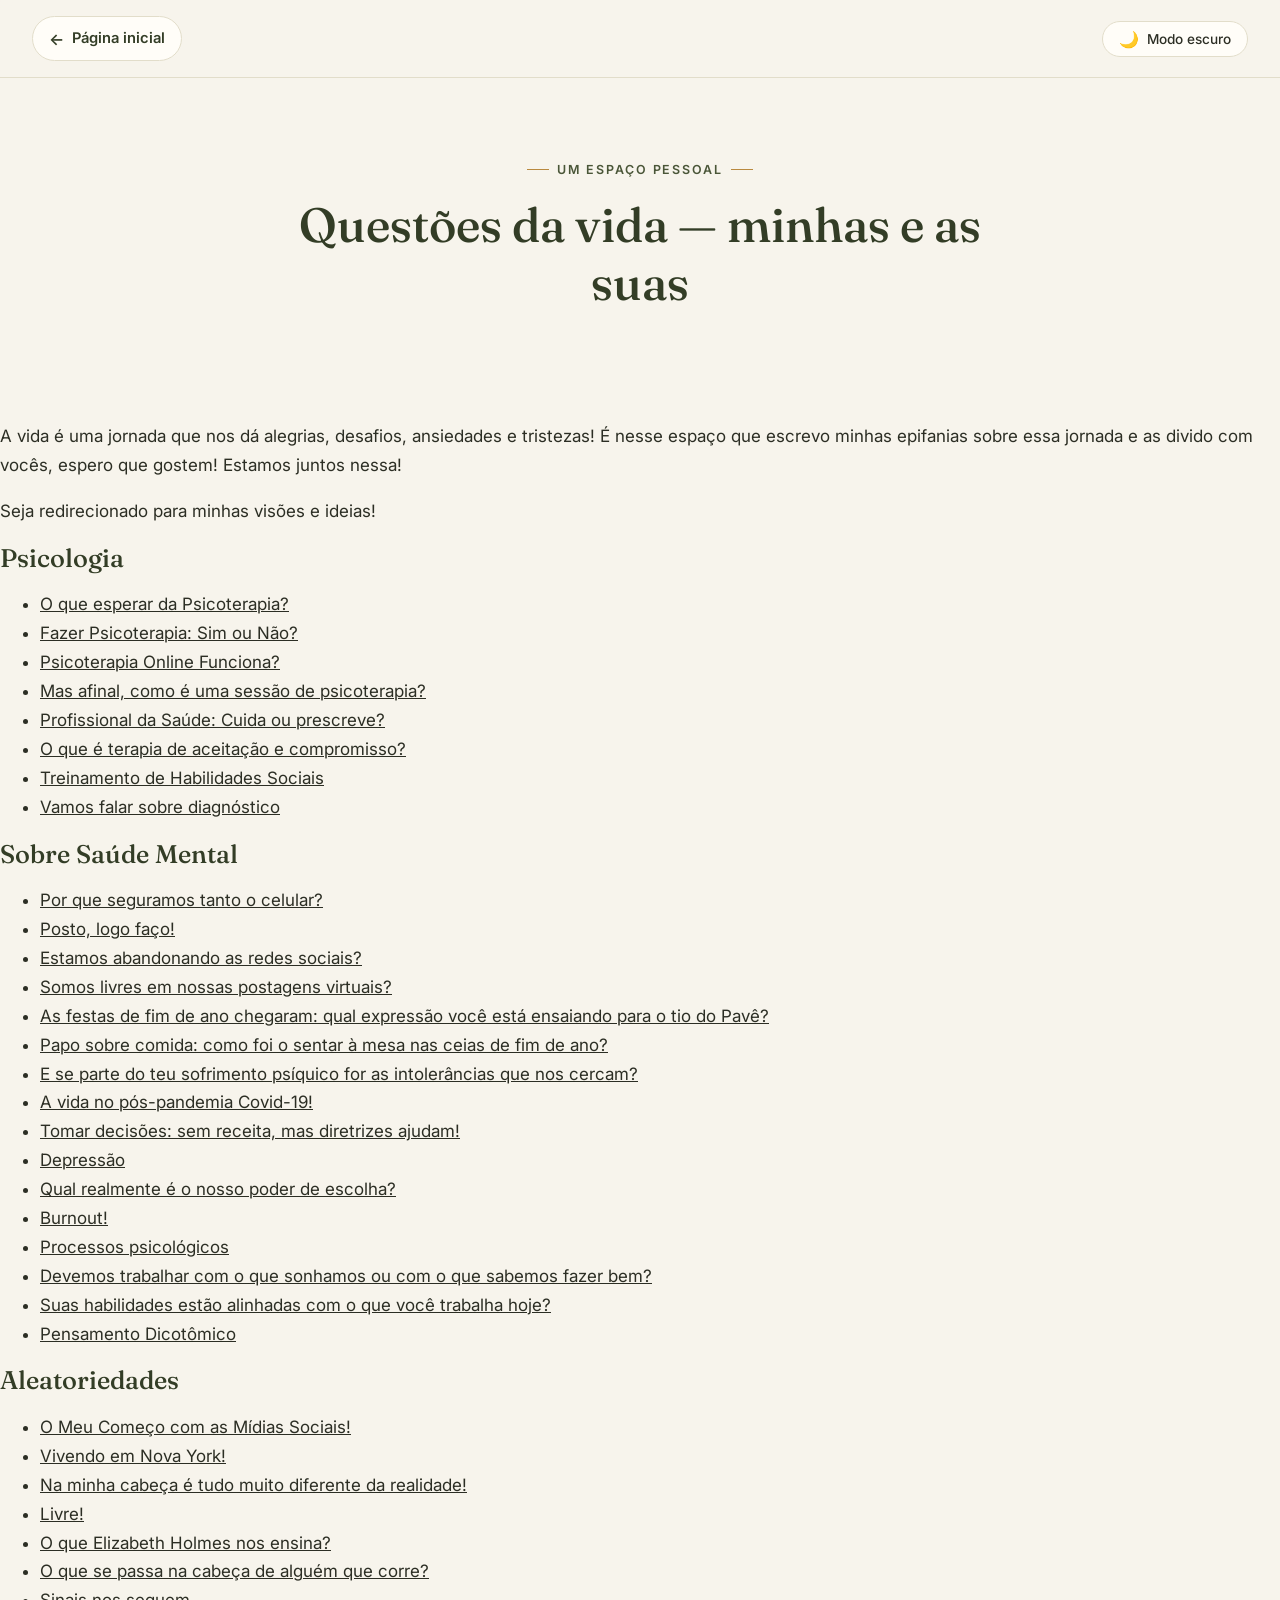
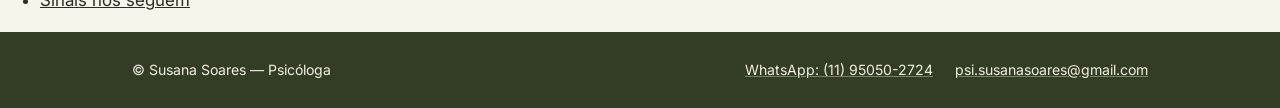
==== UmEspacoParaDividirAsQuestoesDaVidaMinhasEasSuas.html @ e7ad9298 "feat:  adiciona dark mode, páginas de psicoterapia e melhorias responsivas" ====
<!doctype html>
<html lang="pt-BR">
<head>
<meta charset="UTF-8" />
<meta name="viewport" content="width=device-width, initial-scale=1.0" />
<title>Um espaço para dividir as questões da vida — Susana Soares</title>
<meta name="description" content="Textos sobre psicologia, saúde mental e a vida, escritos por Susana Soares." />
<link rel="preconnect" href="https://fonts.googleapis.com">
<link rel="preconnect" href="https://fonts.gstatic.com" crossorigin>
<link href="https://fonts.googleapis.com/css2?family=Fraunces:ital,opsz,wght@0,9..144,400;0,9..144,500;0,9..144,600;1,9..144,500&family=Inter:wght@400;500;600&display=swap" rel="stylesheet">
<link id="theme-stylesheet" rel="stylesheet" href="css/StylePsicoterapia.css">
</head>
<body>

<div class="top-actions">
  <div class="top-actions-left">
    <a class="btn-home" href="sobre-susana-soares.html" aria-label="Voltar para a página inicial">
      <span class="ico" aria-hidden="true">←</span> <span>Página inicial</span>
    </a>
  </div>
  <button id="theme-toggle" type="button" aria-pressed="false" aria-label="Alternar para modo escuro">
    <span class="icon" aria-hidden="true">🌙</span>
    <span class="label">Modo escuro</span>
  </button>
</div>

<main>

  <header class="page-header wrap">
    <span class="eyebrow">Um espaço pessoal</span>
    <h1>Questões da vida — minhas e as suas</h1>
  </header>

  <figure class="intro-figure">
    <img src="https://psisusanasoares.com/wp-content/uploads/2020/09/tomada-de-decisao.jpeg?w=640" alt="" />
  </figure>

  <p class="intro-text">A vida é uma jornada que nos dá alegrias, desafios, ansiedades e tristezas! É nesse espaço que escrevo minhas epifanias sobre essa jornada e as divido com vocês, espero que gostem! Estamos juntos nessa!</p>

  <div class="banner">
    <p>Seja redirecionado para minhas visões e ideias!</p>
  </div>

  <section class="link-index">

    <div class="link-card">
      <h2>Psicologia</h2>
      <ul>
        <li><a href="https://psisusanasoares.com/o-que-esperar-da-psicoterapia/" target="_blank" rel="noreferrer noopener">O que esperar da Psicoterapia?</a></li>
        <li><a href="fazerPsicoterapiaSimOuNao.html">Fazer Psicoterapia: Sim ou Não?</a></li>
        <li><a href="PsicoterapiaOnlineFunciona.html">Psicoterapia Online Funciona?</a></li>
        <li><a href="https://psisusanasoares.com/mas-afinal-como-e-uma-sessao-de-psicoterapia/" target="_blank" rel="noreferrer noopener">Mas afinal, como é uma sessão de psicoterapia?</a></li>
        <li><a href="https://psisusanasoares.com/profissional-da-saude-cuida-ou-prescreve/" target="_blank" rel="noreferrer noopener">Profissional da Saúde: Cuida ou prescreve?</a></li>
        <li><a href="https://psisusanasoares.com/o-que-e-a-terapia-de-aceitacao-e-compromisso/" target="_blank" rel="noreferrer noopener">O que é terapia de aceitação e compromisso?</a></li>
        <li><a href="https://psisusanasoares.com/treinamento-de-habilidades-sociais/" target="_blank" rel="noreferrer noopener">Treinamento de Habilidades Sociais</a></li>
        <li><a href="https://psisusanasoares.com/vamos-fala-sobre-diagnostico/" target="_blank" rel="noreferrer noopener">Vamos falar sobre diagnóstico</a></li>
      </ul>
    </div>

    <div class="link-card is-wide">
      <h2>Sobre Saúde Mental</h2>
      <ul>
        <li><a href="https://psisusanasoares.com/por-que-seguramos-tanto-o-celular/" target="_blank" rel="noreferrer noopener">Por que seguramos tanto o celular?</a></li>
        <li><a href="https://psisusanasoares.com/posto-logo-faco/" target="_blank" rel="noreferrer noopener">Posto, logo faço!</a></li>
        <li><a href="https://psisusanasoares.com/estamos-abandonando-as-redes-sociais/" target="_blank" rel="noreferrer noopener">Estamos abandonando as redes sociais?</a></li>
        <li><a href="https://psisusanasoares.com/somos-livres-em-nossas-postagens-virtuais/" target="_blank" rel="noreferrer noopener">Somos livres em nossas postagens virtuais?</a></li>
        <li><a href="https://psisusanasoares.com/as-festas-de-fim-de-ano-chegaram-e-qual-expressao-voce-esta-ensaiando-para-o-tio-do-pave/" target="_blank" rel="noreferrer noopener">As festas de fim de ano chegaram: qual expressão você está ensaiando para o tio do Pavê?</a></li>
        <li><a href="https://psisusanasoares.com/papo-sobre-comida-como-foi-o-sentar-a-mesa-nas-ceias-de-fim-do-ano/" target="_blank" rel="noreferrer noopener">Papo sobre comida: como foi o sentar à mesa nas ceias de fim de ano?</a></li>
        <li><a href="https://psisusanasoares.com/e-se-parte-do-teu-sofrimento-psiquico-for-as-intolerancias-que-nos-cercam/" target="_blank" rel="noreferrer noopener">E se parte do teu sofrimento psíquico for as intolerâncias que nos cercam?</a></li>
        <li><a href="https://psisusanasoares.com/a-vida-no-pos-pandemia-covid-19/" target="_blank" rel="noreferrer noopener">A vida no pós-pandemia Covid-19!</a></li>
        <li><a href="https://psisusanasoares.com/tomar-decisoes-o-comportamento-que-nao-tem-receita-mas-diretrizes-ajudam/" target="_blank" rel="noreferrer noopener">Tomar decisões: sem receita, mas diretrizes ajudam!</a></li>
        <li><a href="https://psisusanasoares.com/por-que-nao-podemos-parar-de-falar-sobre-a-depressao/" target="_blank" rel="noreferrer noopener">Depressão</a></li>
        <li><a href="https://psisusanasoares.com/qual-realmente-e-o-nosso-poder-de-escolha/" target="_blank" rel="noreferrer noopener">Qual realmente é o nosso poder de escolha?</a></li>
        <li><a href="https://psisusanasoares.com/burnout/" target="_blank" rel="noreferrer noopener">Burnout!</a></li>
        <li><a href="https://psisusanasoares.com/2023/12/01/processos-psicologicos/" target="_blank" rel="noreferrer noopener">Processos psicológicos</a></li>
        <li><a href="https://psisusanasoares.com/2024/01/17/devemos-trabalhar-com-o-que-sonhamos-ou-com-o-que-sabemos-fazer-bem/" target="_blank" rel="noreferrer noopener">Devemos trabalhar com o que sonhamos ou com o que sabemos fazer bem?</a></li>
        <li><a href="https://psisusanasoares.com/2024/01/17/suas-habilidades-profissionais-estao-alinhadas-com-o-que-voce-trabalha-no-momento/" target="_blank" rel="noreferrer noopener">Suas habilidades estão alinhadas com o que você trabalha hoje?</a></li>
        <li><a href="https://psisusanasoares.com/2024/01/17/pensamento-dicotomico/" target="_blank" rel="noreferrer noopener">Pensamento Dicotômico</a></li>
      </ul>
    </div>

    <div class="link-card">
      <h2>Aleatoriedades</h2>
      <ul>
        <li><a href="https://psisusanasoares.com/o-meu-comeco-com-as-midias-sociais/" target="_blank" rel="noreferrer noopener">O Meu Começo com as Mídias Sociais!</a></li>
        <li><a href="https://psisusanasoares.com/vivendo-em-nova-york/" target="_blank" rel="noreferrer noopener">Vivendo em Nova York!</a></li>
        <li><a href="https://psisusanasoares.com/na-minha-cabeca-e-tudo-e-muito-diferente-da-realidade/" target="_blank" rel="noreferrer noopener">Na minha cabeça é tudo muito diferente da realidade!</a></li>
        <li><a href="https://psisusanasoares.com/livre/" target="_blank" rel="noreferrer noopener">Livre!</a></li>
        <li><a href="https://psisusanasoares.com/o-que-elizabeth-holmes-nos-ensina/" target="_blank" rel="noreferrer noopener">O que Elizabeth Holmes nos ensina?</a></li>
        <li><a href="https://psisusanasoares.com/o-que-se-passa-na-cabeca-de-alguem-que-corre/" target="_blank" rel="noreferrer noopener">O que se passa na cabeça de alguém que corre?</a></li>
        <li><a href="https://psisusanasoares.com/sinais-nos-seguem/" target="_blank" rel="noreferrer noopener">Sinais nos seguem</a></li>
      </ul>
    </div>

  </section>

</main>

<footer class="site">
  <div class="wrap footer-inner">
    <span>© Susana Soares — Psicóloga</span>
    <div class="footer-links">
      <a href="https://api.whatsapp.com/send?phone=5511950502724" target="_blank" rel="noreferrer noopener">WhatsApp: (11) 95050-2724</a>
      <a href="mailto:psi.susanasoares@gmail.com">psi.susanasoares@gmail.com</a>
    </div>
  </div>
</footer>

<script>
  (function () {
    var LIGHT_HREF = 'css/StylePsicoterapia.css';
    var DARK_HREF  = 'css/DarkStylePsicoterapia.css';

    var link   = document.getElementById('theme-stylesheet');
    var button = document.getElementById('theme-toggle');
    var label  = button.querySelector('.label');
    var icon   = button.querySelector('.icon');

    function setTheme(isDark) {
      link.setAttribute('href', isDark ? DARK_HREF : LIGHT_HREF);
      document.documentElement.setAttribute('data-theme', isDark ? 'dark' : 'light');
      button.setAttribute('aria-pressed', String(isDark));
      button.setAttribute('aria-label', isDark ? 'Alternar para modo claro' : 'Alternar para modo escuro');
      label.textContent = isDark ? 'Modo claro' : 'Modo escuro';
      icon.textContent = isDark ? '☀️' : '🌙';
    }

    button.addEventListener('click', function () {
      var isDark = document.documentElement.getAttribute('data-theme') === 'dark';
      setTheme(!isDark);
    });

    setTheme(false);
  })();
</script>

</body>
</html>
---- css/StylePsicoterapia.css ----
/* ============================================
   StylePsicoterapia.css — modo claro
   ============================================ */

:root{
  --cream:      #f7f4ec;
  --paper:      #fffdf8;
  --ink:        #2c2e24;
  --ink-soft:   #565947;
  --sage:       #7c8a5a;
  --sage-deep:  #4a5638;
  --sage-dark:  #333d26;
  --ochre:      #b9893f;
  --line:       #e2ddca;
}

*{box-sizing:border-box;}
html{scroll-behavior:smooth;}
body{
  margin:0;
  background:var(--cream);
  color:var(--ink);
  font-family:'Inter',-apple-system,BlinkMacSystemFont,sans-serif;
  font-size:17px;
  line-height:1.7;
  -webkit-font-smoothing:antialiased;
}
h1,h2,.display{
  font-family:'Fraunces',Georgia,serif;
  font-weight:500;
  color:var(--sage-dark);
  line-height:1.2;
  margin:0;
}
a{color:inherit;}
.wrap{max-width:1080px;margin:0 auto;padding:0 32px;}

/* ---------- Ações do topo ---------- */
.top-actions{
  position:sticky; top:0; z-index:50;
  display:flex; align-items:center; justify-content:space-between;
  padding:16px 32px;
  background:rgba(247,244,236,.92);
  backdrop-filter:blur(6px);
  border-bottom:1px solid var(--line);
}
.btn-home{
  display:inline-flex; align-items:center; gap:8px;
  text-decoration:none; color:var(--sage-dark);
  font-size:.92rem; font-weight:600;
  padding:9px 16px; border-radius:999px;
  border:1px solid var(--line);
  background:var(--paper);
  transition:background .2s ease, border-color .2s ease;
}
.btn-home:hover{background:var(--sage-deep); color:#fff; border-color:var(--sage-deep);}
.btn-home .ico{font-size:1rem; line-height:1;}

#theme-toggle{
  display:inline-flex; align-items:center; gap:8px;
  padding:9px 16px; border-radius:999px;
  border:1px solid var(--line);
  background:var(--paper); color:var(--ink);
  font-family:'Inter',sans-serif; font-size:.85rem; font-weight:500;
  cursor:pointer; transition:background .2s ease, color .2s ease;
}
#theme-toggle:hover{background:#fff;}
#theme-toggle .icon{font-size:1rem; line-height:1;}

@media (max-width:600px){
  .top-actions{padding:14px 18px;}
  .btn-home span:not(.ico){display:none;}
}

.top-actions-left{display:flex; align-items:center; gap:10px;}

/* ---------- Artigo de leitura longa ---------- */
.article{
  max-width:720px; margin:0 auto; padding:8px 32px 100px;
}
.article-box{
  background:var(--paper);
  border:1px solid var(--line);
  border-radius:10px;
  padding:44px 48px;
  box-shadow:0 22px 48px -28px rgba(51,61,38,.28);
}
.article h2{
  font-size:1.4rem; margin:44px 0 16px; color:var(--sage-dark);
}
.article h2:first-of-type{margin-top:0;}
.article p{
  color:var(--ink-soft); margin:0 0 20px; font-size:1.02rem;
  text-align:justify;
  text-justify:inter-word;
  hyphens:auto;
}
.article p strong{color:var(--ink);}
@media (max-width:640px){
  .article-box{padding:30px 26px;}
  .article p{text-align:left;}
}

/* ---------- Cabeçalho da página ---------- */
.page-header{padding:72px 0 48px; text-align:center;}
.eyebrow{
  display:inline-flex; align-items:center; gap:8px;
  font-size:.78rem; letter-spacing:.14em; text-transform:uppercase;
  color:var(--sage-deep); font-weight:600; margin-bottom:16px;
  justify-content:center;
}
.eyebrow::before,.eyebrow::after{content:"";width:22px;height:1px;background:var(--ochre);}
.page-header h1{font-size:clamp(2.1rem,4vw,3rem); max-width:22ch; margin:0 auto;}
.quote{
  font-family:'Fraunces',serif; font-style:italic; font-weight:500;
  font-size:clamp(1.15rem,2vw,1.4rem); color:var(--sage-deep);
  max-width:38ch; margin:26px auto 0; line-height:1.5;
}
.quote cite{display:block; font-style:normal; font-size:.8rem; color:var(--ink-soft); margin-top:10px;}
.hint{
  margin:22px auto 0; font-size:.86rem; color:var(--ink-soft);
  font-style:italic;
}

/* ---------- Cards expansíveis ---------- */
.cards-grid{
  display:grid; grid-template-columns:repeat(2,1fr); gap:24px;
  padding:20px 32px 90px;
  align-items:start;
}
@media (max-width:820px){ .cards-grid{grid-template-columns:1fr;} }

.expand-card{
  background:var(--paper);
  border:1px solid var(--line);
  border-radius:8px;
  padding:30px 30px 26px;
  cursor:pointer;
  outline:none;
  transition:box-shadow .3s ease, border-color .3s ease, transform .3s ease;
}
.expand-card:hover,
.expand-card:focus-visible{
  box-shadow:0 22px 40px -20px rgba(51,61,38,.28);
  border-color:var(--sage);
  transform:translateY(-2px);
}

.card-face h2{font-size:1.35rem; margin:8px 0 10px;}
.card-face .eyebrow{margin-bottom:10px;}
.teaser{color:var(--ink-soft); font-size:.96rem; margin:0;}

.card-hidden{
  max-height:0;
  opacity:0;
  overflow:hidden;
  transition:max-height .45s ease, opacity .35s ease .05s, margin-top .45s ease;
  margin-top:0;
}
.expand-card:hover .card-hidden,
.expand-card:focus-visible .card-hidden,
.expand-card.is-open .card-hidden{
  max-height:900px;
  opacity:1;
  margin-top:18px;
}
.card-hidden p{color:var(--ink-soft); margin:0 0 14px; font-size:.96rem;}
.card-hidden p:last-of-type{margin-bottom:16px;}
.card-hidden a{
  color:var(--sage-deep);
  text-decoration:underline;
  text-decoration-color:var(--line);
}
.card-hidden a:hover{text-decoration-color:var(--sage-deep);}

.read-more{
  display:inline-flex; align-items:center; gap:6px;
  font-size:.92rem; font-weight:600; color:var(--sage-deep) !important;
  text-decoration:none !important;
  border-bottom:1px solid var(--ochre); padding-bottom:2px;
}
.read-more:hover{color:var(--ochre) !important;}

/* ---------- Rodapé ---------- */
footer.site{
  background:var(--sage-dark); color:#f1efe4;
  padding:26px 0;
}
.footer-inner{
  display:flex; justify-content:space-between; flex-wrap:wrap; gap:10px;
  font-size:.88rem;
}
.footer-inner a{color:#f1efe4; text-decoration:underline; text-decoration-color:rgba(255,255,255,.35);}
.footer-inner a:hover{text-decoration-color:#f1efe4;}
.footer-links{display:flex; gap:22px; flex-wrap:wrap;}
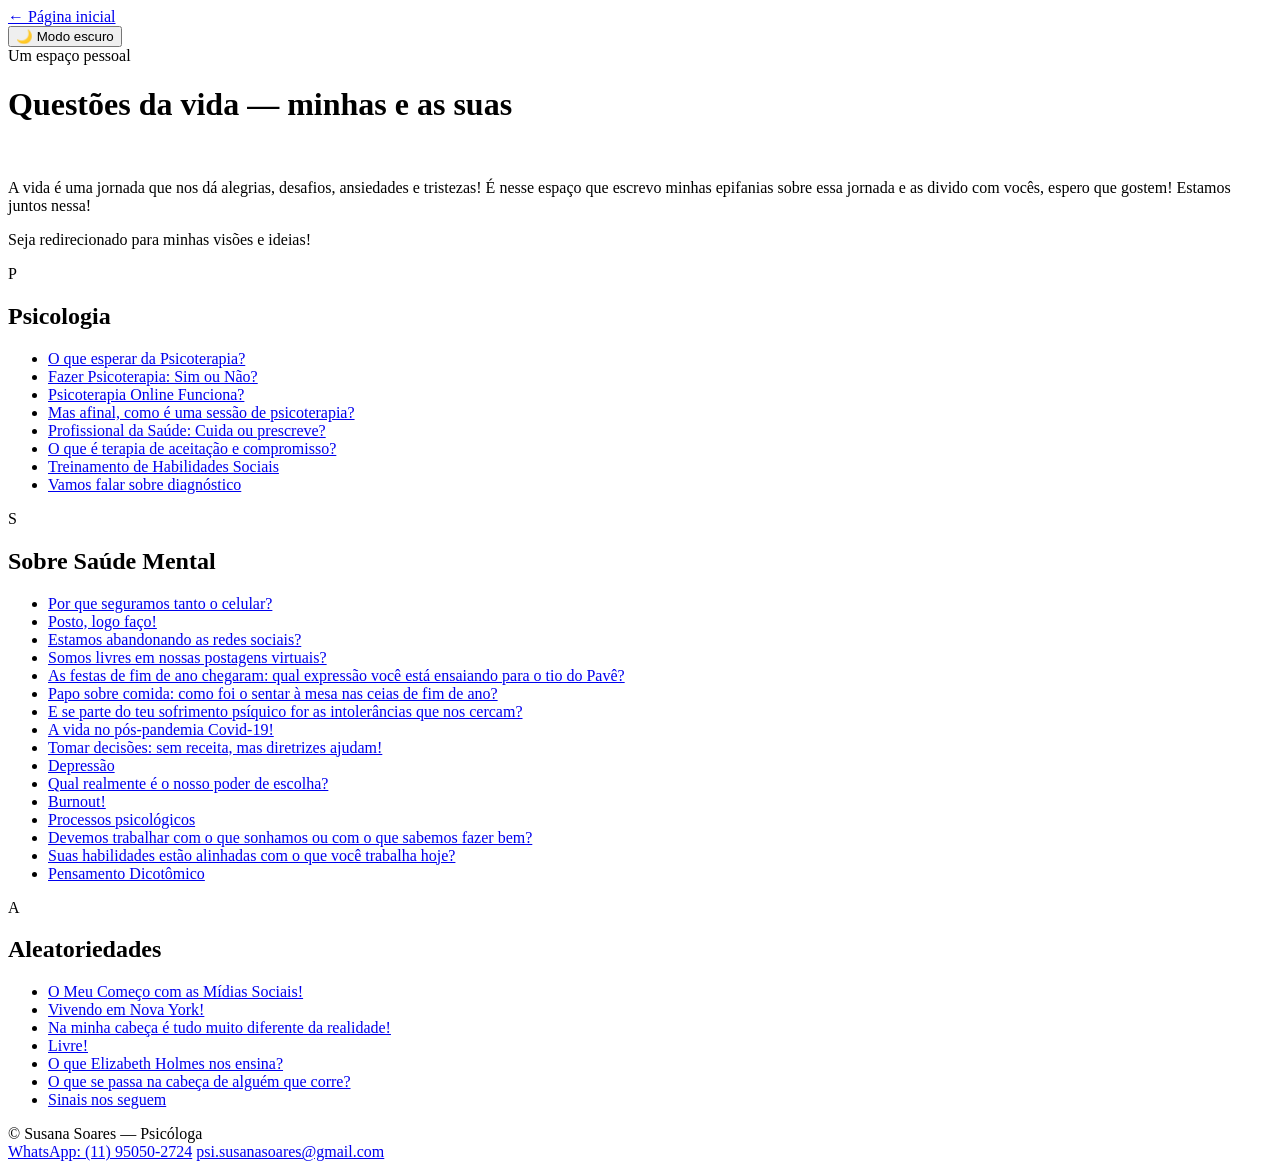
==== commit 38073c19: "Um Espaço para vida" ====
--- a/UmEspacoParaDividirAsQuestoesDaVidaMinhasEasSuas.html
+++ b/UmEspacoParaDividirAsQuestoesDaVidaMinhasEasSuas.html
@@ -8,7 +8,7 @@
 <link rel="preconnect" href="https://fonts.googleapis.com">
 <link rel="preconnect" href="https://fonts.gstatic.com" crossorigin>
 <link href="https://fonts.googleapis.com/css2?family=Fraunces:ital,opsz,wght@0,9..144,400;0,9..144,500;0,9..144,600;1,9..144,500&family=Inter:wght@400;500;600&display=swap" rel="stylesheet">
-<link id="theme-stylesheet" rel="stylesheet" href="css/StylePsicoterapia.css">
+<link rel="stylesheet" href="css/StyleEspacoVida.css">
 </head>
 <body>
 
@@ -44,6 +44,7 @@
   <section class="link-index">
 
     <div class="link-card">
+      <span class="card-icon" aria-hidden="true">P</span>
       <h2>Psicologia</h2>
       <ul>
         <li><a href="https://psisusanasoares.com/o-que-esperar-da-psicoterapia/" target="_blank" rel="noreferrer noopener">O que esperar da Psicoterapia?</a></li>
@@ -58,6 +59,7 @@
     </div>
 
     <div class="link-card is-wide">
+      <span class="card-icon" aria-hidden="true">S</span>
       <h2>Sobre Saúde Mental</h2>
       <ul>
         <li><a href="https://psisusanasoares.com/por-que-seguramos-tanto-o-celular/" target="_blank" rel="noreferrer noopener">Por que seguramos tanto o celular?</a></li>
@@ -80,6 +82,7 @@
     </div>
 
     <div class="link-card">
+      <span class="card-icon" aria-hidden="true">A</span>
       <h2>Aleatoriedades</h2>
       <ul>
         <li><a href="https://psisusanasoares.com/o-meu-comeco-com-as-midias-sociais/" target="_blank" rel="noreferrer noopener">O Meu Começo com as Mídias Sociais!</a></li>
@@ -108,16 +111,11 @@
 
 <script>
   (function () {
-    var LIGHT_HREF = 'css/StylePsicoterapia.css';
-    var DARK_HREF  = 'css/DarkStylePsicoterapia.css';
-
-    var link   = document.getElementById('theme-stylesheet');
     var button = document.getElementById('theme-toggle');
     var label  = button.querySelector('.label');
     var icon   = button.querySelector('.icon');
 
     function setTheme(isDark) {
-      link.setAttribute('href', isDark ? DARK_HREF : LIGHT_HREF);
       document.documentElement.setAttribute('data-theme', isDark ? 'dark' : 'light');
       button.setAttribute('aria-pressed', String(isDark));
       button.setAttribute('aria-label', isDark ? 'Alternar para modo claro' : 'Alternar para modo escuro');
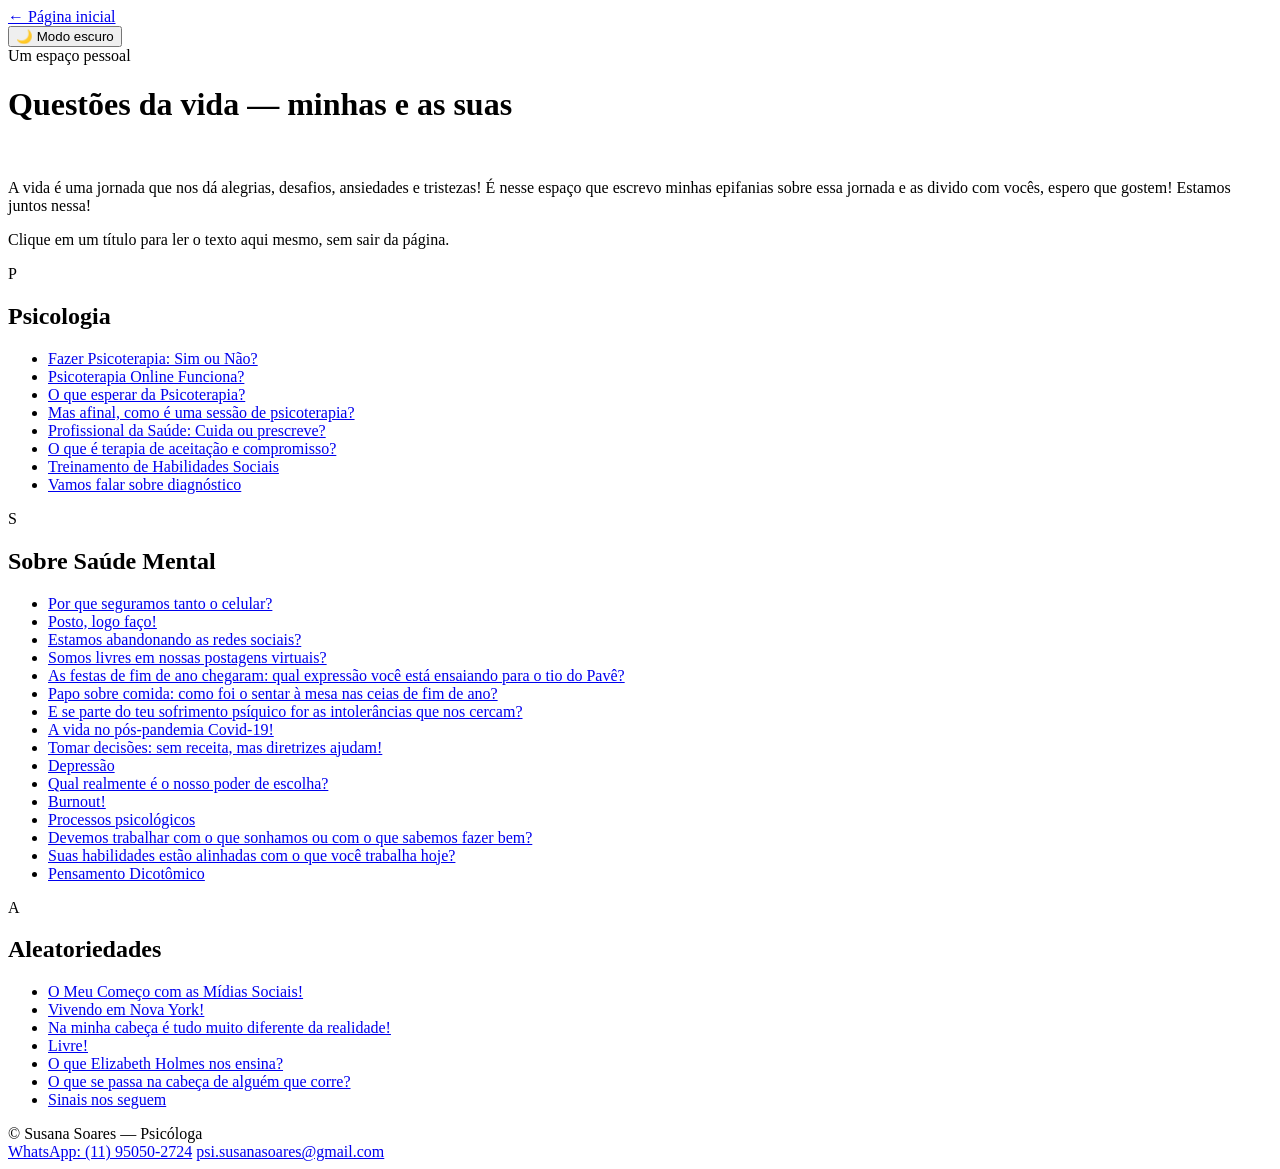
==== commit 4ca115a9: "Esboco feito" ====
--- a/UmEspacoParaDividirAsQuestoesDaVidaMinhasEasSuas.html
+++ b/UmEspacoParaDividirAsQuestoesDaVidaMinhasEasSuas.html
@@ -26,76 +26,84 @@
 
 <main>
 
-  <header class="page-header wrap">
-    <span class="eyebrow">Um espaço pessoal</span>
-    <h1>Questões da vida — minhas e as suas</h1>
-  </header>
-
-  <figure class="intro-figure">
-    <img src="https://psisusanasoares.com/wp-content/uploads/2020/09/tomada-de-decisao.jpeg?w=640" alt="" />
-  </figure>
-
-  <p class="intro-text">A vida é uma jornada que nos dá alegrias, desafios, ansiedades e tristezas! É nesse espaço que escrevo minhas epifanias sobre essa jornada e as divido com vocês, espero que gostem! Estamos juntos nessa!</p>
-
-  <div class="banner">
-    <p>Seja redirecionado para minhas visões e ideias!</p>
+  <!-- ===================== VISÃO INICIAL (lista) ===================== -->
+  <div id="home-view">
+
+    <header class="page-header wrap">
+      <span class="eyebrow">Um espaço pessoal</span>
+      <h1>Questões da vida — minhas e as suas</h1>
+    </header>
+
+    <figure class="intro-figure">
+      <img src="https://psisusanasoares.com/wp-content/uploads/2020/09/tomada-de-decisao.jpeg?w=640" alt="" />
+    </figure>
+
+    <p class="intro-text">A vida é uma jornada que nos dá alegrias, desafios, ansiedades e tristezas! É nesse espaço que escrevo minhas epifanias sobre essa jornada e as divido com vocês, espero que gostem! Estamos juntos nessa!</p>
+
+    <div class="banner">
+      <p>Clique em um título para ler o texto aqui mesmo, sem sair da página.</p>
+    </div>
+
+    <section class="link-index">
+
+      <div class="link-card">
+        <span class="card-icon" aria-hidden="true">P</span>
+        <h2>Psicologia</h2>
+        <ul>
+          <li><a href="#" data-src="fazerPsicoterapiaSimOuNao.html">Fazer Psicoterapia: Sim ou Não?</a></li>
+          <li><a href="#" data-src="PsicoterapiaOnlineFunciona.html">Psicoterapia Online Funciona?</a></li>
+          <li><a href="https://psisusanasoares.com/o-que-esperar-da-psicoterapia/" target="_blank" rel="noreferrer noopener">O que esperar da Psicoterapia?</a></li>
+          <li><a href="https://psisusanasoares.com/mas-afinal-como-e-uma-sessao-de-psicoterapia/" target="_blank" rel="noreferrer noopener">Mas afinal, como é uma sessão de psicoterapia?</a></li>
+          <li><a href="https://psisusanasoares.com/profissional-da-saude-cuida-ou-prescreve/" target="_blank" rel="noreferrer noopener">Profissional da Saúde: Cuida ou prescreve?</a></li>
+          <li><a href="https://psisusanasoares.com/o-que-e-a-terapia-de-aceitacao-e-compromisso/" target="_blank" rel="noreferrer noopener">O que é terapia de aceitação e compromisso?</a></li>
+          <li><a href="https://psisusanasoares.com/treinamento-de-habilidades-sociais/" target="_blank" rel="noreferrer noopener">Treinamento de Habilidades Sociais</a></li>
+          <li><a href="https://psisusanasoares.com/vamos-fala-sobre-diagnostico/" target="_blank" rel="noreferrer noopener">Vamos falar sobre diagnóstico</a></li>
+        </ul>
+      </div>
+
+      <div class="link-card is-wide">
+        <span class="card-icon" aria-hidden="true">S</span>
+        <h2>Sobre Saúde Mental</h2>
+        <ul>
+          <li><a href="https://psisusanasoares.com/por-que-seguramos-tanto-o-celular/" target="_blank" rel="noreferrer noopener">Por que seguramos tanto o celular?</a></li>
+          <li><a href="https://psisusanasoares.com/posto-logo-faco/" target="_blank" rel="noreferrer noopener">Posto, logo faço!</a></li>
+          <li><a href="https://psisusanasoares.com/estamos-abandonando-as-redes-sociais/" target="_blank" rel="noreferrer noopener">Estamos abandonando as redes sociais?</a></li>
+          <li><a href="https://psisusanasoares.com/somos-livres-em-nossas-postagens-virtuais/" target="_blank" rel="noreferrer noopener">Somos livres em nossas postagens virtuais?</a></li>
+          <li><a href="https://psisusanasoares.com/as-festas-de-fim-de-ano-chegaram-e-qual-expressao-voce-esta-ensaiando-para-o-tio-do-pave/" target="_blank" rel="noreferrer noopener">As festas de fim de ano chegaram: qual expressão você está ensaiando para o tio do Pavê?</a></li>
+          <li><a href="https://psisusanasoares.com/papo-sobre-comida-como-foi-o-sentar-a-mesa-nas-ceias-de-fim-do-ano/" target="_blank" rel="noreferrer noopener">Papo sobre comida: como foi o sentar à mesa nas ceias de fim de ano?</a></li>
+          <li><a href="https://psisusanasoares.com/e-se-parte-do-teu-sofrimento-psiquico-for-as-intolerancias-que-nos-cercam/" target="_blank" rel="noreferrer noopener">E se parte do teu sofrimento psíquico for as intolerâncias que nos cercam?</a></li>
+          <li><a href="https://psisusanasoares.com/a-vida-no-pos-pandemia-covid-19/" target="_blank" rel="noreferrer noopener">A vida no pós-pandemia Covid-19!</a></li>
+          <li><a href="https://psisusanasoares.com/tomar-decisoes-o-comportamento-que-nao-tem-receita-mas-diretrizes-ajudam/" target="_blank" rel="noreferrer noopener">Tomar decisões: sem receita, mas diretrizes ajudam!</a></li>
+          <li><a href="https://psisusanasoares.com/por-que-nao-podemos-parar-de-falar-sobre-a-depressao/" target="_blank" rel="noreferrer noopener">Depressão</a></li>
+          <li><a href="https://psisusanasoares.com/qual-realmente-e-o-nosso-poder-de-escolha/" target="_blank" rel="noreferrer noopener">Qual realmente é o nosso poder de escolha?</a></li>
+          <li><a href="https://psisusanasoares.com/burnout/" target="_blank" rel="noreferrer noopener">Burnout!</a></li>
+          <li><a href="https://psisusanasoares.com/2023/12/01/processos-psicologicos/" target="_blank" rel="noreferrer noopener">Processos psicológicos</a></li>
+          <li><a href="https://psisusanasoares.com/2024/01/17/devemos-trabalhar-com-o-que-sonhamos-ou-com-o-que-sabemos-fazer-bem/" target="_blank" rel="noreferrer noopener">Devemos trabalhar com o que sonhamos ou com o que sabemos fazer bem?</a></li>
+          <li><a href="https://psisusanasoares.com/2024/01/17/suas-habilidades-profissionais-estao-alinhadas-com-o-que-voce-trabalha-no-momento/" target="_blank" rel="noreferrer noopener">Suas habilidades estão alinhadas com o que você trabalha hoje?</a></li>
+          <li><a href="https://psisusanasoares.com/2024/01/17/pensamento-dicotomico/" target="_blank" rel="noreferrer noopener">Pensamento Dicotômico</a></li>
+        </ul>
+      </div>
+
+      <div class="link-card">
+        <span class="card-icon" aria-hidden="true">A</span>
+        <h2>Aleatoriedades</h2>
+        <ul>
+          <li><a href="https://psisusanasoares.com/o-meu-comeco-com-as-midias-sociais/" target="_blank" rel="noreferrer noopener">O Meu Começo com as Mídias Sociais!</a></li>
+          <li><a href="https://psisusanasoares.com/vivendo-em-nova-york/" target="_blank" rel="noreferrer noopener">Vivendo em Nova York!</a></li>
+          <li><a href="https://psisusanasoares.com/na-minha-cabeca-e-tudo-e-muito-diferente-da-realidade/" target="_blank" rel="noreferrer noopener">Na minha cabeça é tudo muito diferente da realidade!</a></li>
+          <li><a href="https://psisusanasoares.com/livre/" target="_blank" rel="noreferrer noopener">Livre!</a></li>
+          <li><a href="https://psisusanasoares.com/o-que-elizabeth-holmes-nos-ensina/" target="_blank" rel="noreferrer noopener">O que Elizabeth Holmes nos ensina?</a></li>
+          <li><a href="https://psisusanasoares.com/o-que-se-passa-na-cabeca-de-alguem-que-corre/" target="_blank" rel="noreferrer noopener">O que se passa na cabeça de alguém que corre?</a></li>
+          <li><a href="https://psisusanasoares.com/sinais-nos-seguem/" target="_blank" rel="noreferrer noopener">Sinais nos seguem</a></li>
+        </ul>
+      </div>
+
+    </section>
+
   </div>
 
-  <section class="link-index">
-
-    <div class="link-card">
-      <span class="card-icon" aria-hidden="true">P</span>
-      <h2>Psicologia</h2>
-      <ul>
-        <li><a href="https://psisusanasoares.com/o-que-esperar-da-psicoterapia/" target="_blank" rel="noreferrer noopener">O que esperar da Psicoterapia?</a></li>
-        <li><a href="fazerPsicoterapiaSimOuNao.html">Fazer Psicoterapia: Sim ou Não?</a></li>
-        <li><a href="PsicoterapiaOnlineFunciona.html">Psicoterapia Online Funciona?</a></li>
-        <li><a href="https://psisusanasoares.com/mas-afinal-como-e-uma-sessao-de-psicoterapia/" target="_blank" rel="noreferrer noopener">Mas afinal, como é uma sessão de psicoterapia?</a></li>
-        <li><a href="https://psisusanasoares.com/profissional-da-saude-cuida-ou-prescreve/" target="_blank" rel="noreferrer noopener">Profissional da Saúde: Cuida ou prescreve?</a></li>
-        <li><a href="https://psisusanasoares.com/o-que-e-a-terapia-de-aceitacao-e-compromisso/" target="_blank" rel="noreferrer noopener">O que é terapia de aceitação e compromisso?</a></li>
-        <li><a href="https://psisusanasoares.com/treinamento-de-habilidades-sociais/" target="_blank" rel="noreferrer noopener">Treinamento de Habilidades Sociais</a></li>
-        <li><a href="https://psisusanasoares.com/vamos-fala-sobre-diagnostico/" target="_blank" rel="noreferrer noopener">Vamos falar sobre diagnóstico</a></li>
-      </ul>
-    </div>
-
-    <div class="link-card is-wide">
-      <span class="card-icon" aria-hidden="true">S</span>
-      <h2>Sobre Saúde Mental</h2>
-      <ul>
-        <li><a href="https://psisusanasoares.com/por-que-seguramos-tanto-o-celular/" target="_blank" rel="noreferrer noopener">Por que seguramos tanto o celular?</a></li>
-        <li><a href="https://psisusanasoares.com/posto-logo-faco/" target="_blank" rel="noreferrer noopener">Posto, logo faço!</a></li>
-        <li><a href="https://psisusanasoares.com/estamos-abandonando-as-redes-sociais/" target="_blank" rel="noreferrer noopener">Estamos abandonando as redes sociais?</a></li>
-        <li><a href="https://psisusanasoares.com/somos-livres-em-nossas-postagens-virtuais/" target="_blank" rel="noreferrer noopener">Somos livres em nossas postagens virtuais?</a></li>
-        <li><a href="https://psisusanasoares.com/as-festas-de-fim-de-ano-chegaram-e-qual-expressao-voce-esta-ensaiando-para-o-tio-do-pave/" target="_blank" rel="noreferrer noopener">As festas de fim de ano chegaram: qual expressão você está ensaiando para o tio do Pavê?</a></li>
-        <li><a href="https://psisusanasoares.com/papo-sobre-comida-como-foi-o-sentar-a-mesa-nas-ceias-de-fim-do-ano/" target="_blank" rel="noreferrer noopener">Papo sobre comida: como foi o sentar à mesa nas ceias de fim de ano?</a></li>
-        <li><a href="https://psisusanasoares.com/e-se-parte-do-teu-sofrimento-psiquico-for-as-intolerancias-que-nos-cercam/" target="_blank" rel="noreferrer noopener">E se parte do teu sofrimento psíquico for as intolerâncias que nos cercam?</a></li>
-        <li><a href="https://psisusanasoares.com/a-vida-no-pos-pandemia-covid-19/" target="_blank" rel="noreferrer noopener">A vida no pós-pandemia Covid-19!</a></li>
-        <li><a href="https://psisusanasoares.com/tomar-decisoes-o-comportamento-que-nao-tem-receita-mas-diretrizes-ajudam/" target="_blank" rel="noreferrer noopener">Tomar decisões: sem receita, mas diretrizes ajudam!</a></li>
-        <li><a href="https://psisusanasoares.com/por-que-nao-podemos-parar-de-falar-sobre-a-depressao/" target="_blank" rel="noreferrer noopener">Depressão</a></li>
-        <li><a href="https://psisusanasoares.com/qual-realmente-e-o-nosso-poder-de-escolha/" target="_blank" rel="noreferrer noopener">Qual realmente é o nosso poder de escolha?</a></li>
-        <li><a href="https://psisusanasoares.com/burnout/" target="_blank" rel="noreferrer noopener">Burnout!</a></li>
-        <li><a href="https://psisusanasoares.com/2023/12/01/processos-psicologicos/" target="_blank" rel="noreferrer noopener">Processos psicológicos</a></li>
-        <li><a href="https://psisusanasoares.com/2024/01/17/devemos-trabalhar-com-o-que-sonhamos-ou-com-o-que-sabemos-fazer-bem/" target="_blank" rel="noreferrer noopener">Devemos trabalhar com o que sonhamos ou com o que sabemos fazer bem?</a></li>
-        <li><a href="https://psisusanasoares.com/2024/01/17/suas-habilidades-profissionais-estao-alinhadas-com-o-que-voce-trabalha-no-momento/" target="_blank" rel="noreferrer noopener">Suas habilidades estão alinhadas com o que você trabalha hoje?</a></li>
-        <li><a href="https://psisusanasoares.com/2024/01/17/pensamento-dicotomico/" target="_blank" rel="noreferrer noopener">Pensamento Dicotômico</a></li>
-      </ul>
-    </div>
-
-    <div class="link-card">
-      <span class="card-icon" aria-hidden="true">A</span>
-      <h2>Aleatoriedades</h2>
-      <ul>
-        <li><a href="https://psisusanasoares.com/o-meu-comeco-com-as-midias-sociais/" target="_blank" rel="noreferrer noopener">O Meu Começo com as Mídias Sociais!</a></li>
-        <li><a href="https://psisusanasoares.com/vivendo-em-nova-york/" target="_blank" rel="noreferrer noopener">Vivendo em Nova York!</a></li>
-        <li><a href="https://psisusanasoares.com/na-minha-cabeca-e-tudo-e-muito-diferente-da-realidade/" target="_blank" rel="noreferrer noopener">Na minha cabeça é tudo muito diferente da realidade!</a></li>
-        <li><a href="https://psisusanasoares.com/livre/" target="_blank" rel="noreferrer noopener">Livre!</a></li>
-        <li><a href="https://psisusanasoares.com/o-que-elizabeth-holmes-nos-ensina/" target="_blank" rel="noreferrer noopener">O que Elizabeth Holmes nos ensina?</a></li>
-        <li><a href="https://psisusanasoares.com/o-que-se-passa-na-cabeca-de-alguem-que-corre/" target="_blank" rel="noreferrer noopener">O que se passa na cabeça de alguém que corre?</a></li>
-        <li><a href="https://psisusanasoares.com/sinais-nos-seguem/" target="_blank" rel="noreferrer noopener">Sinais nos seguem</a></li>
-      </ul>
-    </div>
-
-  </section>
+  <!-- ===================== PAINEL DE CONTEÚDO (artigo carregado) ===================== -->
+  <div id="content-panel" class="content-panel wrap" hidden></div>
 
 </main>
 
@@ -110,6 +118,7 @@
 </footer>
 
 <script>
+  /* ---------- Alternância de tema ---------- */
   (function () {
     var button = document.getElementById('theme-toggle');
     var label  = button.querySelector('.label');
@@ -130,6 +139,87 @@
 
     setTheme(false);
   })();
+
+  /* ---------- Carregador de artigos (SPA) ---------- */
+  (function () {
+    var homeView     = document.getElementById('home-view');
+    var contentPanel = document.getElementById('content-panel');
+    var originalTitle = document.title;
+
+    // Volta para a lista inicial
+    function showHome() {
+      contentPanel.hidden = true;
+      contentPanel.innerHTML = '';
+      homeView.hidden = false;
+      document.title = originalTitle;
+      document.querySelectorAll('.link-card a.is-active').forEach(function (a) {
+        a.classList.remove('is-active');
+      });
+      window.scrollTo({ top: 0, behavior: 'smooth' });
+      history.replaceState(null, '', window.location.pathname);
+    }
+
+    // Carrega um artigo local via fetch e injeta no painel
+    function loadArticle(src, clickedLink) {
+      homeView.hidden = true;
+      contentPanel.hidden = false;
+      contentPanel.innerHTML = '<p class="loading-state">Carregando texto…</p>';
+      window.scrollTo({ top: 0, behavior: 'smooth' });
+
+      fetch(src)
+        .then(function (response) {
+          if (!response.ok) throw new Error('Não foi possível carregar ' + src);
+          return response.text();
+        })
+        .then(function (html) {
+          var parser = new DOMParser();
+          var doc = parser.parseFromString(html, 'text/html');
+
+          // Extrai o título e o corpo do artigo da página buscada
+          var titleEl = doc.querySelector('.page-header h1');
+          var bodyEl  = doc.querySelector('.article-box');
+
+          var titleHTML = titleEl ? titleEl.outerHTML : '<h1>Texto</h1>';
+          var bodyHTML  = bodyEl  ? bodyEl.innerHTML  : '<p>Não foi possível carregar o conteúdo.</p>';
+
+          contentPanel.innerHTML =
+            '<button class="back-to-list" type="button">← Voltar para a lista</button>' +
+            '<div class="article-box">' + titleHTML + bodyHTML + '</div>';
+
+          contentPanel.querySelector('.back-to-list').addEventListener('click', showHome);
+
+          document.title = (titleEl ? titleEl.textContent.trim() : 'Texto') + ' — Susana Soares';
+
+          document.querySelectorAll('.link-card a.is-active').forEach(function (a) {
+            a.classList.remove('is-active');
+          });
+          if (clickedLink) clickedLink.classList.add('is-active');
+
+          history.replaceState(null, '', '#' + encodeURIComponent(src));
+        })
+        .catch(function (err) {
+          contentPanel.innerHTML =
+            '<button class="back-to-list" type="button">← Voltar para a lista</button>' +
+            '<div class="article-box"><h1>Ops!</h1><p>Não foi possível carregar este texto agora (' + err.message + '). Verifique se a página está sendo servida por um servidor (http/https) e não aberta direto pelo arquivo local.</p></div>';
+          contentPanel.querySelector('.back-to-list').addEventListener('click', showHome);
+        });
+    }
+
+    // Intercepta cliques em links com data-src (artigos locais)
+    document.querySelectorAll('a[data-src]').forEach(function (link) {
+      link.addEventListener('click', function (e) {
+        e.preventDefault();
+        loadArticle(link.getAttribute('data-src'), link);
+      });
+    });
+
+    // Se a página foi aberta com #arquivo.html na URL, carrega direto
+    if (window.location.hash) {
+      var src = decodeURIComponent(window.location.hash.slice(1));
+      var matchingLink = document.querySelector('a[data-src="' + src + '"]');
+      if (matchingLink) loadArticle(src, matchingLink);
+    }
+  })();
 </script>
 
 </body>
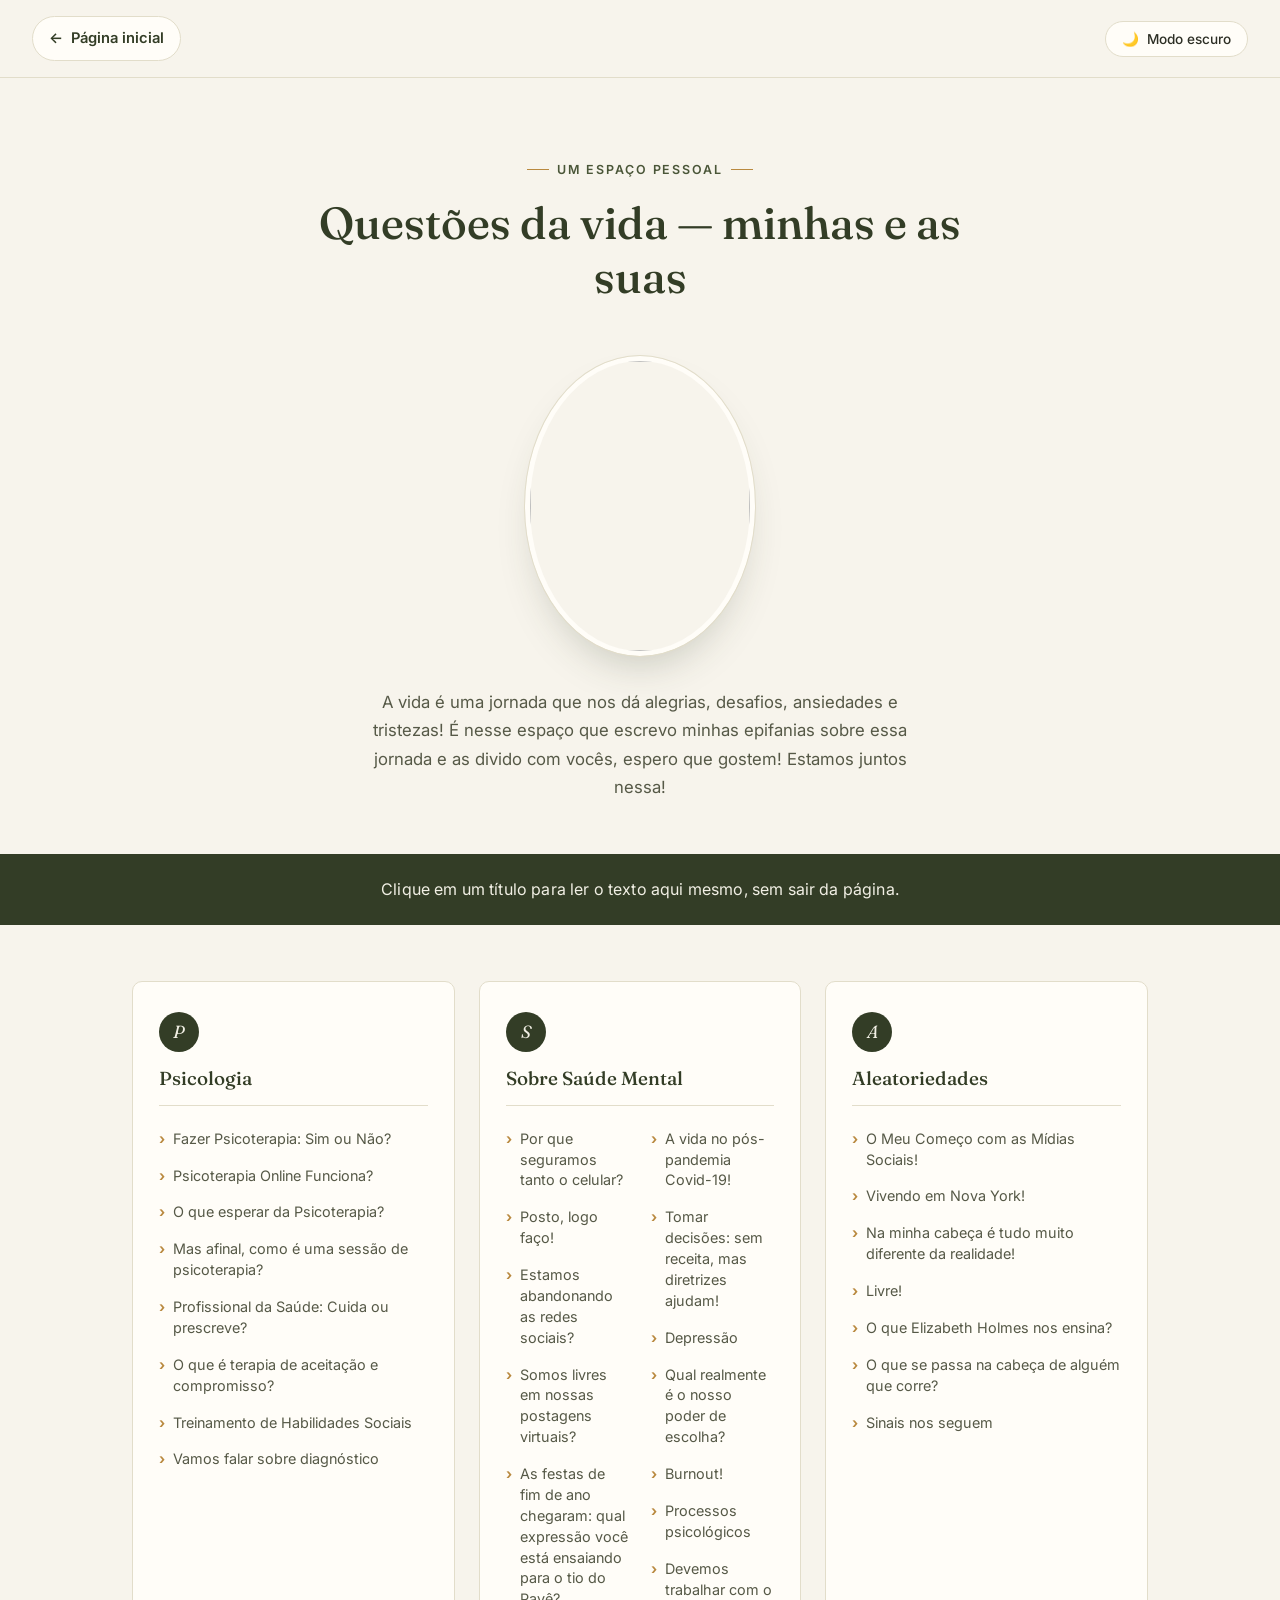
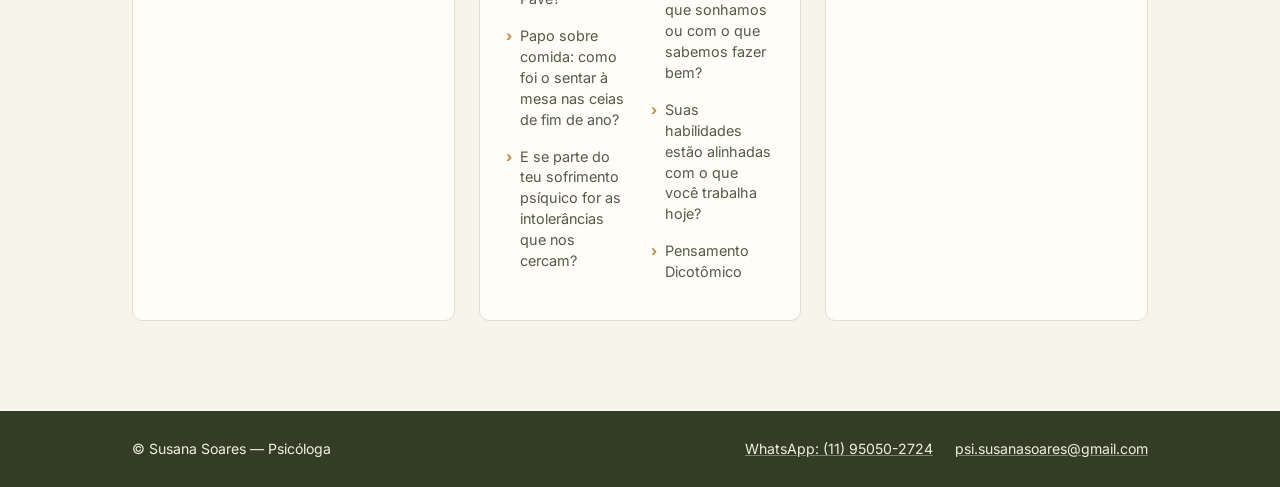
==== commit d530c690: "Outro Erro bomo" ====
--- a/UmEspacoParaDividirAsQuestoesDaVidaMinhasEasSuas.html
+++ b/UmEspacoParaDividirAsQuestoesDaVidaMinhasEasSuas.html
@@ -50,7 +50,7 @@
         <span class="card-icon" aria-hidden="true">P</span>
         <h2>Psicologia</h2>
         <ul>
-          <li><a href="#" data-src="fazerPsicoterapiaSimOuNao.html">Fazer Psicoterapia: Sim ou Não?</a></li>
+          <li><a href="#" data-src="PsicoterapiaSimOuNao.html">Fazer Psicoterapia: Sim ou Não?</a></li>
           <li><a href="#" data-src="PsicoterapiaOnlineFunciona.html">Psicoterapia Online Funciona?</a></li>
           <li><a href="https://psisusanasoares.com/o-que-esperar-da-psicoterapia/" target="_blank" rel="noreferrer noopener">O que esperar da Psicoterapia?</a></li>
           <li><a href="https://psisusanasoares.com/mas-afinal-como-e-uma-sessao-de-psicoterapia/" target="_blank" rel="noreferrer noopener">Mas afinal, como é uma sessão de psicoterapia?</a></li>
--- a/css/StyleEspacoVida.css
+++ b/css/StyleEspacoVida.css
@@ -0,0 +1,221 @@
+/* ============================================
+   StyleEspacoVida.css
+   Folha única — claro por padrão, escuro via
+   html[data-theme="dark"] (variáveis CSS.).
+   ============================================ */
+
+:root{
+  --cream:      #f7f4ec;
+  --paper:      #fffdf8;
+  --ink:        #2c2e24;
+  --ink-soft:   #565947;
+  --sage:       #7c8a5a;
+  --sage-deep:  #4a5638;
+  --sage-dark:  #333d26;
+  --ochre:      #b9893f;
+  --line:       #e2ddca;
+  --heading:    #333d26;
+  --on-sage:    #ffffff;
+  --shadow:     rgba(51,61,38,.28);
+}
+html[data-theme="dark"]{
+  --cream:      #16180f;
+  --paper:      #1e2116;
+  --ink:        #f1efe4;
+  --ink-soft:   #b7bda3;
+  --sage:       #9db176;
+  --sage-deep:  #a9c17c;
+  --sage-dark:  #262b1b;
+  --ochre:      #d1a35c;
+  --line:       rgba(255,255,255,.10);
+  --heading:    #faf8ef;
+  --on-sage:    #16180f;
+  --shadow:     rgba(0,0,0,.6);
+}
+
+*{box-sizing:border-box;}
+html{scroll-behavior:smooth;}
+body{
+  margin:0; background:var(--cream); color:var(--ink);
+  font-family:'Inter',-apple-system,BlinkMacSystemFont,sans-serif;
+  font-size:17px; line-height:1.7; -webkit-font-smoothing:antialiased;
+  transition:background .25s ease, color .25s ease;
+}
+h1,h2{
+  font-family:'Fraunces',Georgia,serif; font-weight:500;
+  color:var(--heading); line-height:1.2; margin:0;
+}
+a{color:inherit;}
+img{max-width:100%;display:block;}
+.wrap{max-width:1080px;margin:0 auto;padding:0 32px;}
+
+/* ---------- Ações do topo ---------- */
+.top-actions{
+  position:sticky; top:0; z-index:50;
+  display:flex; align-items:center; justify-content:space-between;
+  padding:16px 32px;
+  background:var(--cream);
+  border-bottom:1px solid var(--line);
+  transition:background .25s ease, border-color .25s ease;
+}
+.btn-home{
+  display:inline-flex; align-items:center; gap:8px;
+  text-decoration:none; color:var(--heading);
+  font-size:.92rem; font-weight:600;
+  padding:9px 16px; border-radius:999px;
+  border:1px solid var(--line);
+  background:var(--paper);
+  transition:background .2s ease, border-color .2s ease, color .2s ease;
+}
+.btn-home:hover{background:var(--sage-deep); color:var(--on-sage); border-color:var(--sage-deep);}
+
+#theme-toggle{
+  display:inline-flex; align-items:center; gap:8px;
+  padding:9px 16px; border-radius:999px;
+  border:1px solid var(--line);
+  background:var(--paper); color:var(--ink);
+  font-family:'Inter',sans-serif; font-size:.85rem; font-weight:500;
+  cursor:pointer; transition:background .2s ease, color .2s ease;
+}
+#theme-toggle:hover{background:var(--sage-dark); color:#f1efe4;}
+
+@media (max-width:600px){
+  .top-actions{padding:14px 18px;}
+  .btn-home span:not(.ico){display:none;}
+}
+
+/* ---------- Cabeçalho ---------- */
+.page-header{padding:72px 0 8px; text-align:center;}
+.eyebrow{
+  display:inline-flex; align-items:center; gap:8px;
+  font-size:.78rem; letter-spacing:.14em; text-transform:uppercase;
+  color:var(--sage-deep); font-weight:600; margin-bottom:16px;
+  justify-content:center;
+}
+.eyebrow::before,.eyebrow::after{content:"";width:22px;height:1px;background:var(--ochre);}
+.page-header h1{font-size:clamp(2rem,4vw,2.8rem); max-width:24ch; margin:0 auto;}
+
+/* ---------- Imagem oval ---------- */
+.intro-figure{
+  width:230px; height:300px; margin:44px auto 0;
+  border-radius:50%;
+  overflow:hidden;
+  border:5px solid var(--paper);
+  box-shadow:0 22px 44px -18px var(--shadow);
+  outline:1px solid var(--line);
+}
+.intro-figure img{width:100%; height:100%; object-fit:cover;}
+
+.intro-text{
+  max-width:600px; margin:32px auto 0; text-align:center;
+  color:var(--ink-soft); font-size:1.05rem; padding:0 24px;
+}
+
+/* ---------- Banner de destaque ---------- */
+.banner{
+  background:var(--sage-dark); color:#f1efe4;
+  padding:22px 0; text-align:center; margin:52px 0 0;
+}
+.banner p{margin:0; font-size:1rem; letter-spacing:.01em;}
+
+/* ---------- Cartões por categoria ---------- */
+.link-index{
+  display:grid; grid-template-columns:repeat(3,1fr); gap:24px;
+  padding:56px 32px 90px; max-width:1080px; margin:0 auto;
+}
+@media (max-width:900px){ .link-index{grid-template-columns:1fr;} }
+
+.link-card{
+  background:var(--paper); border:1px solid var(--line);
+  border-radius:10px; padding:30px 26px;
+  transition:box-shadow .3s ease, transform .3s ease, background .25s ease, border-color .25s ease;
+}
+.link-card:hover{
+  box-shadow:0 20px 40px -22px var(--shadow);
+  transform:translateY(-2px);
+}
+.link-card .card-icon{
+  width:40px; height:40px; border-radius:50%;
+  background:var(--sage-dark); color:#f1efe4;
+  display:flex; align-items:center; justify-content:center;
+  font-family:'Fraunces',serif; font-style:italic; font-size:1.1rem;
+  margin-bottom:16px;
+}
+.link-card h2{
+  font-size:1.18rem; margin-bottom:16px; padding-bottom:14px;
+  border-bottom:1px solid var(--line);
+}
+.link-card ul{
+  list-style:none; margin:0; padding:0;
+  columns:1; column-gap:22px;
+}
+.link-card.is-wide ul{columns:2;}
+@media (max-width:1100px){ .link-card.is-wide ul{columns:1;} }
+
+.link-card li{break-inside:avoid; margin-bottom:2px;}
+.link-card a{
+  display:block; text-decoration:none; color:var(--ink-soft);
+  font-size:.9rem; line-height:1.45; padding:7px 0 7px 14px;
+  position:relative; border-radius:4px;
+  transition:color .2s ease, padding-left .2s ease;
+}
+.link-card a::before{
+  content:"›"; position:absolute; left:0; top:7px;
+  color:var(--ochre); font-weight:700;
+}
+.link-card a:hover{color:var(--sage-deep); padding-left:18px;}
+
+/* ---------- Rodapé ---------- */
+footer.site{
+  background:var(--sage-dark); color:#f1efe4;
+  padding:26px 0;
+}
+.footer-inner{
+  display:flex; justify-content:space-between; flex-wrap:wrap; gap:10px;
+  font-size:.88rem;
+}
+.footer-links{display:flex; gap:22px; flex-wrap:wrap;}
+.footer-inner a{color:#f1efe4; text-decoration:underline; text-decoration-color:rgba(255,255,255,.35);}
+.footer-inner a:hover{text-decoration-color:#f1efe4;}
+
+/* ---------- Painel de conteúdo (SPA) ---------- */
+.content-panel{
+  max-width:760px; margin:0 auto; padding:8px 32px 100px;
+  scroll-margin-top:90px;
+}
+.content-panel .article-box{
+  background:var(--paper); border:1px solid var(--line);
+  border-radius:10px; padding:44px 48px;
+  box-shadow:0 22px 48px -28px var(--shadow);
+}
+.content-panel .article-box h1{font-size:clamp(1.7rem,3vw,2.2rem); margin-bottom:24px;}
+.content-panel .article-box h2{font-size:1.3rem; margin:36px 0 14px; color:var(--heading);}
+.content-panel .article-box h2:first-of-type{margin-top:0;}
+.content-panel .article-box p{
+  color:var(--ink-soft); margin:0 0 18px; font-size:1.02rem;
+  text-align:justify; text-justify:inter-word; hyphens:auto;
+}
+.content-panel .article-box p strong{color:var(--ink);}
+@media (max-width:640px){
+  .content-panel .article-box{padding:28px 24px;}
+  .content-panel .article-box p{text-align:left;}
+}
+
+.back-to-list{
+  display:inline-flex; align-items:center; gap:8px;
+  background:none; border:none; cursor:pointer;
+  color:var(--sage-deep); font-family:'Inter',sans-serif;
+  font-size:.9rem; font-weight:600; margin-bottom:20px;
+  padding:0;
+}
+.back-to-list:hover{color:var(--ochre);}
+
+.link-card a.is-active{
+  color:var(--sage-deep); font-weight:600;
+  background:var(--cream);
+}
+.link-card a.is-active::before{color:var(--sage-deep);}
+
+.loading-state{
+  text-align:center; padding:60px 20px; color:var(--ink-soft); font-size:.95rem;
+}
